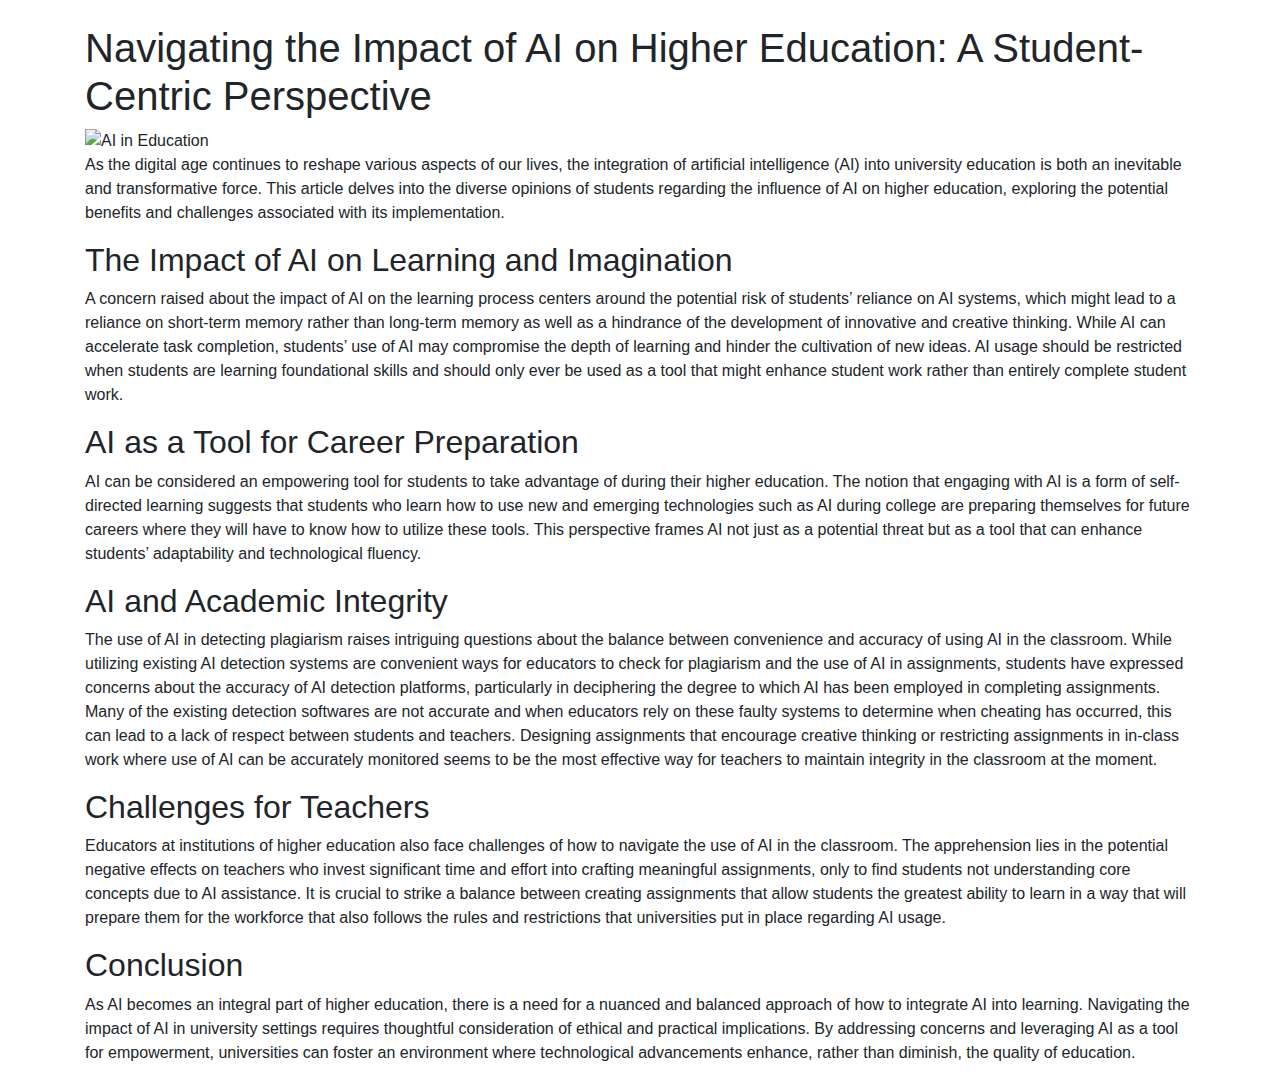
==== ai_in_education.html @ 785d9a45 "Add files via upload" ====
<!DOCTYPE html>
<html lang="en">
<head>
    <meta charset="UTF-8">
    <meta name="viewport" content="width=device-width, initial-scale=1.0">
    <title>AI in Education</title>
    <link href="https://stackpath.bootstrapcdn.com/bootstrap/4.3.1/css/bootstrap.min.css" rel="stylesheet">
    <!-- Link to your CSS file for styling (if you have one) -->
</head>
<body>
    <div class="container mt-4">
        <h1 class="article-title">Navigating the Impact of AI on Higher Education: A Student-Centric Perspective</h1>

        <!-- Placeholder for image -->
        <img src="path_to_your_image.jpg" alt="AI in Education" style="width:100%; height:auto;">

        <p>As the digital age continues to reshape various aspects of our lives, the integration of artificial intelligence (AI) into university education is both an inevitable and transformative force. This article delves into the diverse opinions of students regarding the influence of AI on higher education, exploring the potential benefits and challenges associated with its implementation.</p>

        <h2>The Impact of AI on Learning and Imagination</h2>
        <p>A concern raised about the impact of AI on the learning process centers around the potential risk of students’ reliance on AI systems, which might lead to a reliance on short-term memory rather than long-term memory as well as a hindrance of the development of innovative and creative thinking. While AI can accelerate task completion, students’ use of AI may compromise the depth of learning and hinder the cultivation of new ideas. AI usage should be restricted when students are learning foundational skills and should only ever be used as a tool that might enhance student work rather than entirely complete student work.</p>

        <h2>AI as a Tool for Career Preparation</h2>
        <p>AI can be considered an empowering tool for students to take advantage of during their higher education. The notion that engaging with AI is a form of self-directed learning suggests that students who learn how to use new and emerging technologies such as AI during college are preparing themselves for future careers where they will have to know how to utilize these tools. This perspective frames AI not just as a potential threat but as a tool that can enhance students’ adaptability and technological fluency.</p>

        <h2>AI and Academic Integrity</h2
        <!-- AI and Academic Integrity Section -->
        <p>The use of AI in detecting plagiarism raises intriguing questions about the balance between convenience and accuracy of using AI in the classroom. While utilizing existing AI detection systems are convenient ways for educators to check for plagiarism and the use of AI in assignments, students have expressed concerns about the accuracy of AI detection platforms, particularly in deciphering the degree to which AI has been employed in completing assignments. Many of the existing detection softwares are not accurate and when educators rely on these faulty systems to determine when cheating has occurred, this can lead to a lack of respect between students and teachers. Designing assignments that encourage creative thinking or restricting assignments in in-class work where use of AI can be accurately monitored seems to be the most effective way for teachers to maintain integrity in the classroom at the moment.</p>

        <!-- Challenges for Teachers Section -->
        <h2>Challenges for Teachers</h2>
        <p>Educators at institutions of higher education also face challenges of how to navigate the use of AI in the classroom. The apprehension lies in the potential negative effects on teachers who invest significant time and effort into crafting meaningful assignments, only to find students not understanding core concepts due to AI assistance. It is crucial to strike a balance between creating assignments that allow students the greatest ability to learn in a way that will prepare them for the workforce that also follows the rules and restrictions that universities put in place regarding AI usage.</p>

        <!-- Conclusion Section -->
        <h2>Conclusion</h2>
        <p>As AI becomes an integral part of higher education, there is a need for a nuanced and balanced approach of how to integrate AI into learning. Navigating the impact of AI in university settings requires thoughtful consideration of ethical and practical implications. By addressing concerns and leveraging AI as a tool for empowerment, universities can foster an environment where technological advancements enhance, rather than diminish, the quality of education.</p>
    </div>

    <script src="https://code.jquery.com/jquery-3.3.1.slim.min.js"></script>
    <script src="https://cdnjs.cloudflare.com/ajax/libs/popper.js/1.14.7/umd/popper.min.js"></script>
    <script src="https://stackpath.bootstrapcdn.com/bootstrap/4.3.1/js/bootstrap.min.js"></script>
</body>
</html>
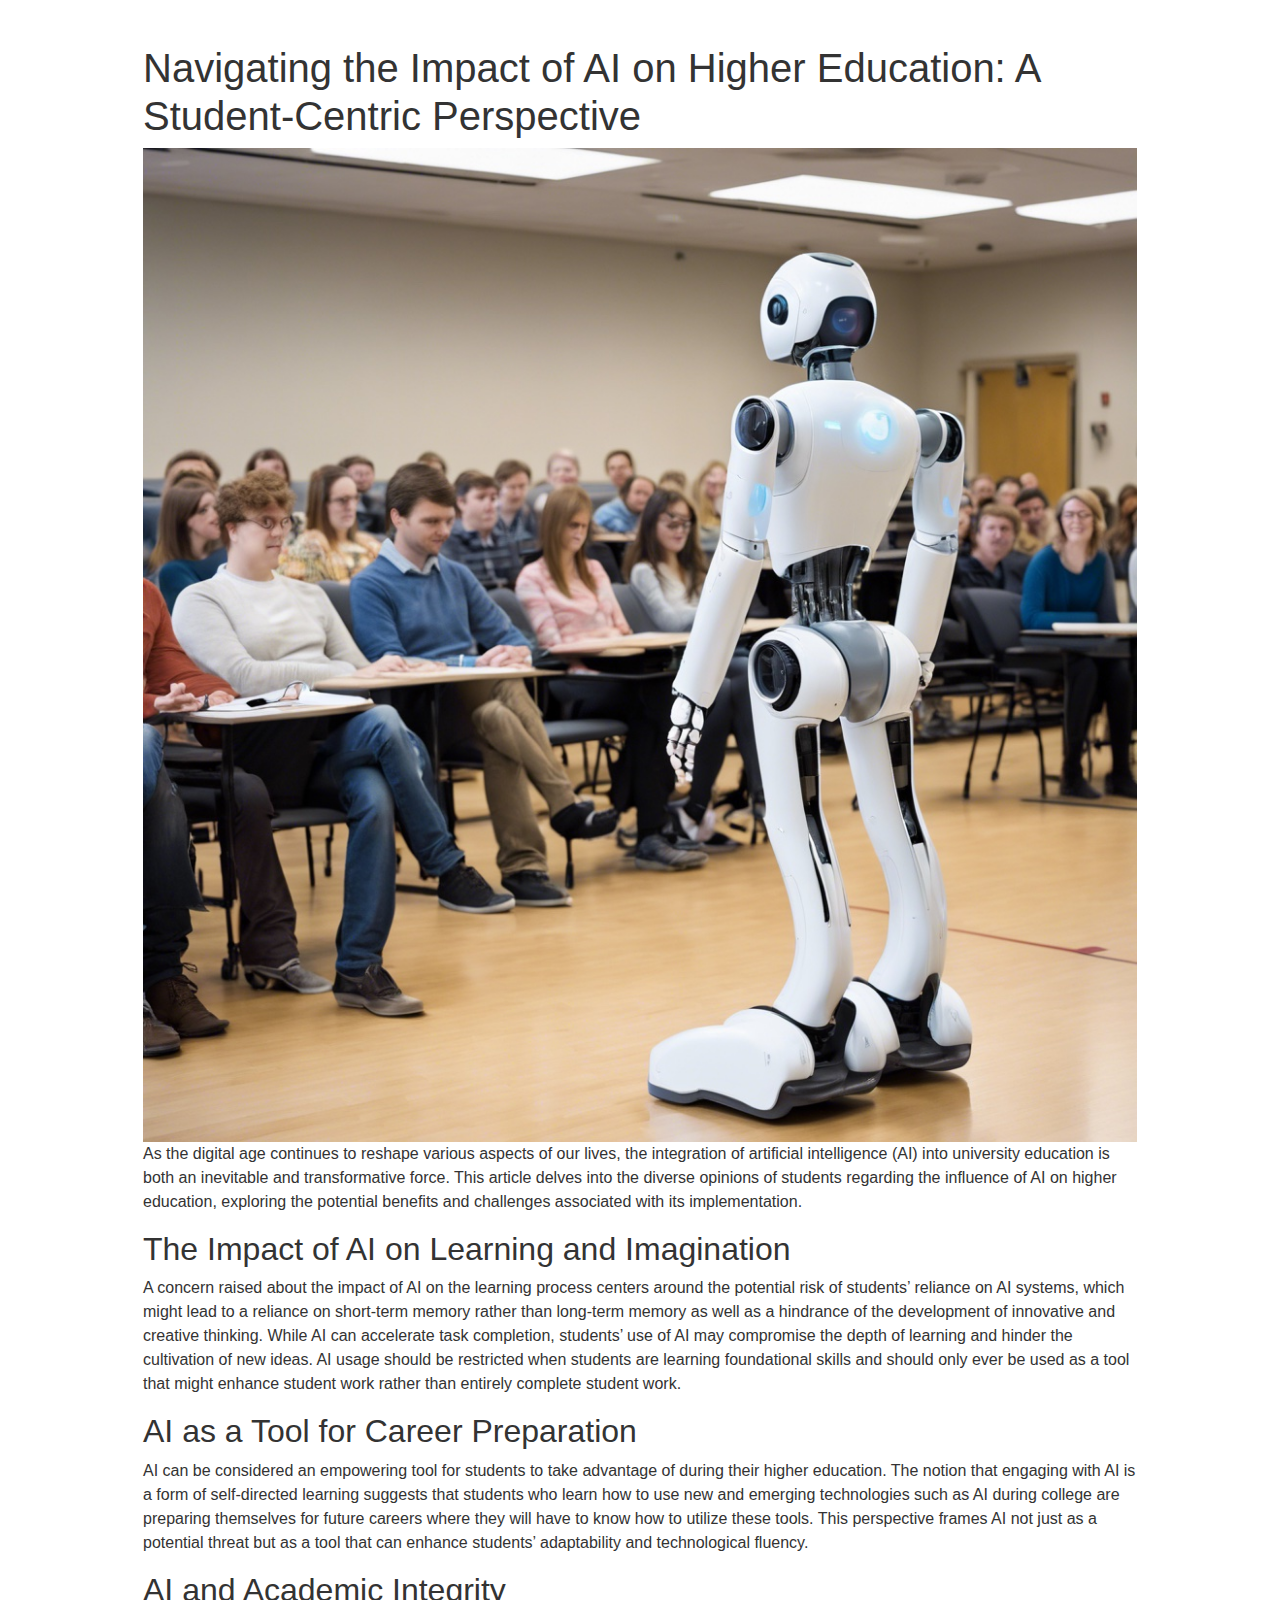
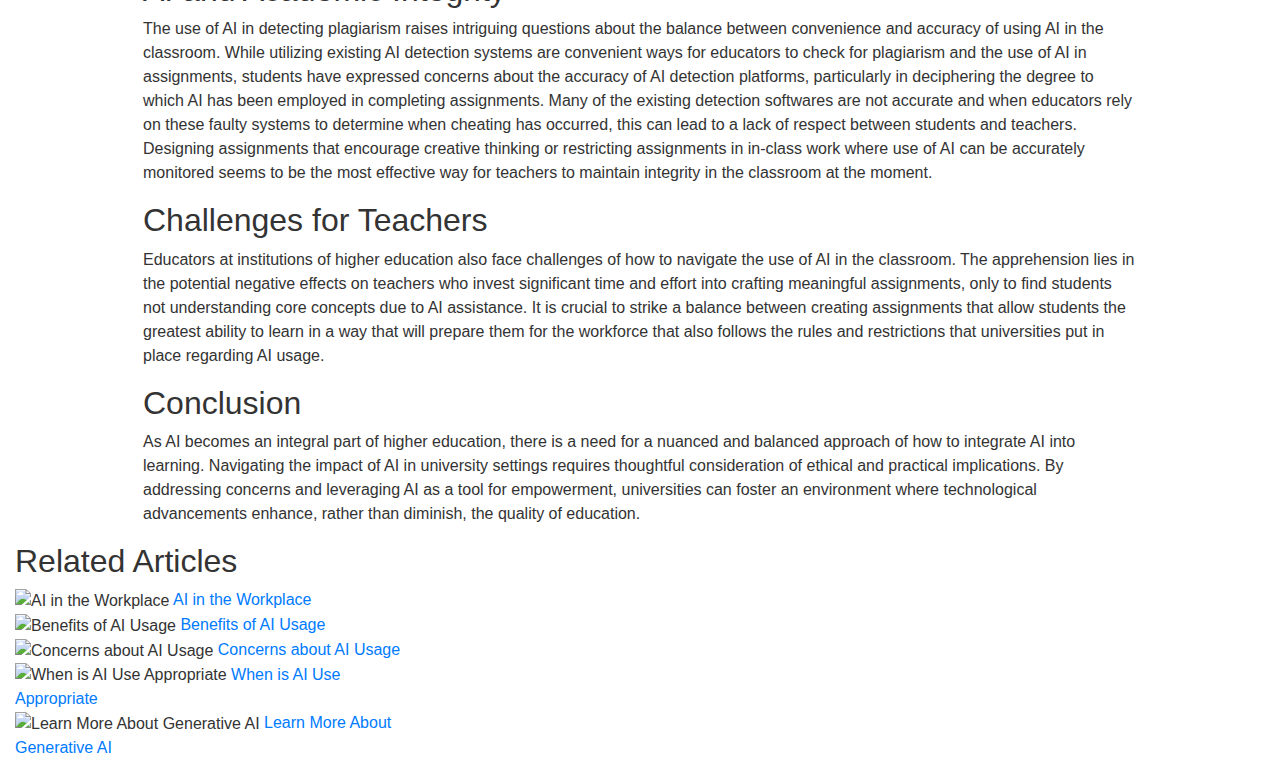
==== commit f70d8f5d: "Update ai_in_education.html" ====
--- a/ai_in_education.html
+++ b/ai_in_education.html
@@ -5,14 +5,14 @@
     <meta name="viewport" content="width=device-width, initial-scale=1.0">
     <title>AI in Education</title>
     <link href="https://stackpath.bootstrapcdn.com/bootstrap/4.3.1/css/bootstrap.min.css" rel="stylesheet">
-    <!-- Link to your CSS file for styling (if you have one) -->
+    <link href="styles.css" rel="stylesheet">
 </head>
 <body>
     <div class="container mt-4">
         <h1 class="article-title">Navigating the Impact of AI on Higher Education: A Student-Centric Perspective</h1>
 
         <!-- Placeholder for image -->
-        <img src="path_to_your_image.jpg" alt="AI in Education" style="width:100%; height:auto;">
+        <img src="ai_in_education.jpg" alt="AI in Education" style="width:100%; height:auto;">
 
         <p>As the digital age continues to reshape various aspects of our lives, the integration of artificial intelligence (AI) into university education is both an inevitable and transformative force. This article delves into the diverse opinions of students regarding the influence of AI on higher education, exploring the potential benefits and challenges associated with its implementation.</p>
 
@@ -34,6 +34,29 @@
         <h2>Conclusion</h2>
         <p>As AI becomes an integral part of higher education, there is a need for a nuanced and balanced approach of how to integrate AI into learning. Navigating the impact of AI in university settings requires thoughtful consideration of ethical and practical implications. By addressing concerns and leveraging AI as a tool for empowerment, universities can foster an environment where technological advancements enhance, rather than diminish, the quality of education.</p>
     </div>
+    <div class="col-md-4">
+                <h2>Related Articles</h2>
+                <div class="sidebar-item">
+                    <img src="path_to_image.jpg" alt="AI in the Workplace">
+                    <a href="ai_in_the_workplace.html">AI in the Workplace</a>
+                </div>
+                <div class="sidebar-item">
+                    <img src="path_to_image.jpg" alt="Benefits of AI Usage">
+                    <a href="benefits_of_ai.html">Benefits of AI Usage</a>
+                </div>
+                <div class="sidebar-item">
+                    <img src="path_to_image.jpg" alt="Concerns about AI Usage">
+                    <a href="concerns_about_ai.html">Concerns about AI Usage</a>
+                </div>
+                <div class="sidebar-item">
+                    <img src="path_to_image.jpg" alt="When is AI Use Appropriate">
+                    <a href="when_ai_is_appropriate.html">When is AI Use Appropriate</a>
+                </div>
+                <div class="sidebar-item">
+                    <img src="path_to_image.jpg" alt="Learn More About Generative AI">
+                    <a href="learn_more_about_generative_ai.html">Learn More About Generative AI</a>
+                </div>
+            </div>
 
     <script src="https://code.jquery.com/jquery-3.3.1.slim.min.js"></script>
     <script src="https://cdnjs.cloudflare.com/ajax/libs/popper.js/1.14.7/umd/popper.min.js"></script>
--- a/styles.css
+++ b/styles.css
@@ -0,0 +1,59 @@
+/* styles.css */
+
+body {
+    font-family: Arial, sans-serif;
+    margin: 0;
+    padding: 0;
+    background-image: url('landing_background.jpeg'); /* Path to your background image */
+    background-size: cover; /* Cover the entire viewport */
+    background-position: center; /* Center the image */
+    background-attachment: fixed; /* Fixed background */
+    color: #333;
+}
+
+.container {
+    width: 80%;
+    margin: auto;
+    padding-top: 20px;
+}
+
+.news-item {
+    display: flex;
+    align-items: center;
+    margin-bottom: 15px;
+}
+
+.news-item h2 {
+    margin-left: 10px;
+}
+
+.news-image {
+    width: 100px;
+    height: auto;
+}
+
+.news-item h2 a {
+    color: #00274C;
+    text-decoration: none;
+}
+
+.news-item h2 a:hover {
+    text-decoration: underline;
+}
+
+
+.footer {
+    text-align: center;
+    padding: 20px 0;
+    margin-top: 30px;
+    border-top: 1px solid #ddd;
+}
+
+.footer a {
+    color: #00274C;
+    text-decoration: none;
+}
+
+.footer a:hover {
+    text-decoration: underline;
+}
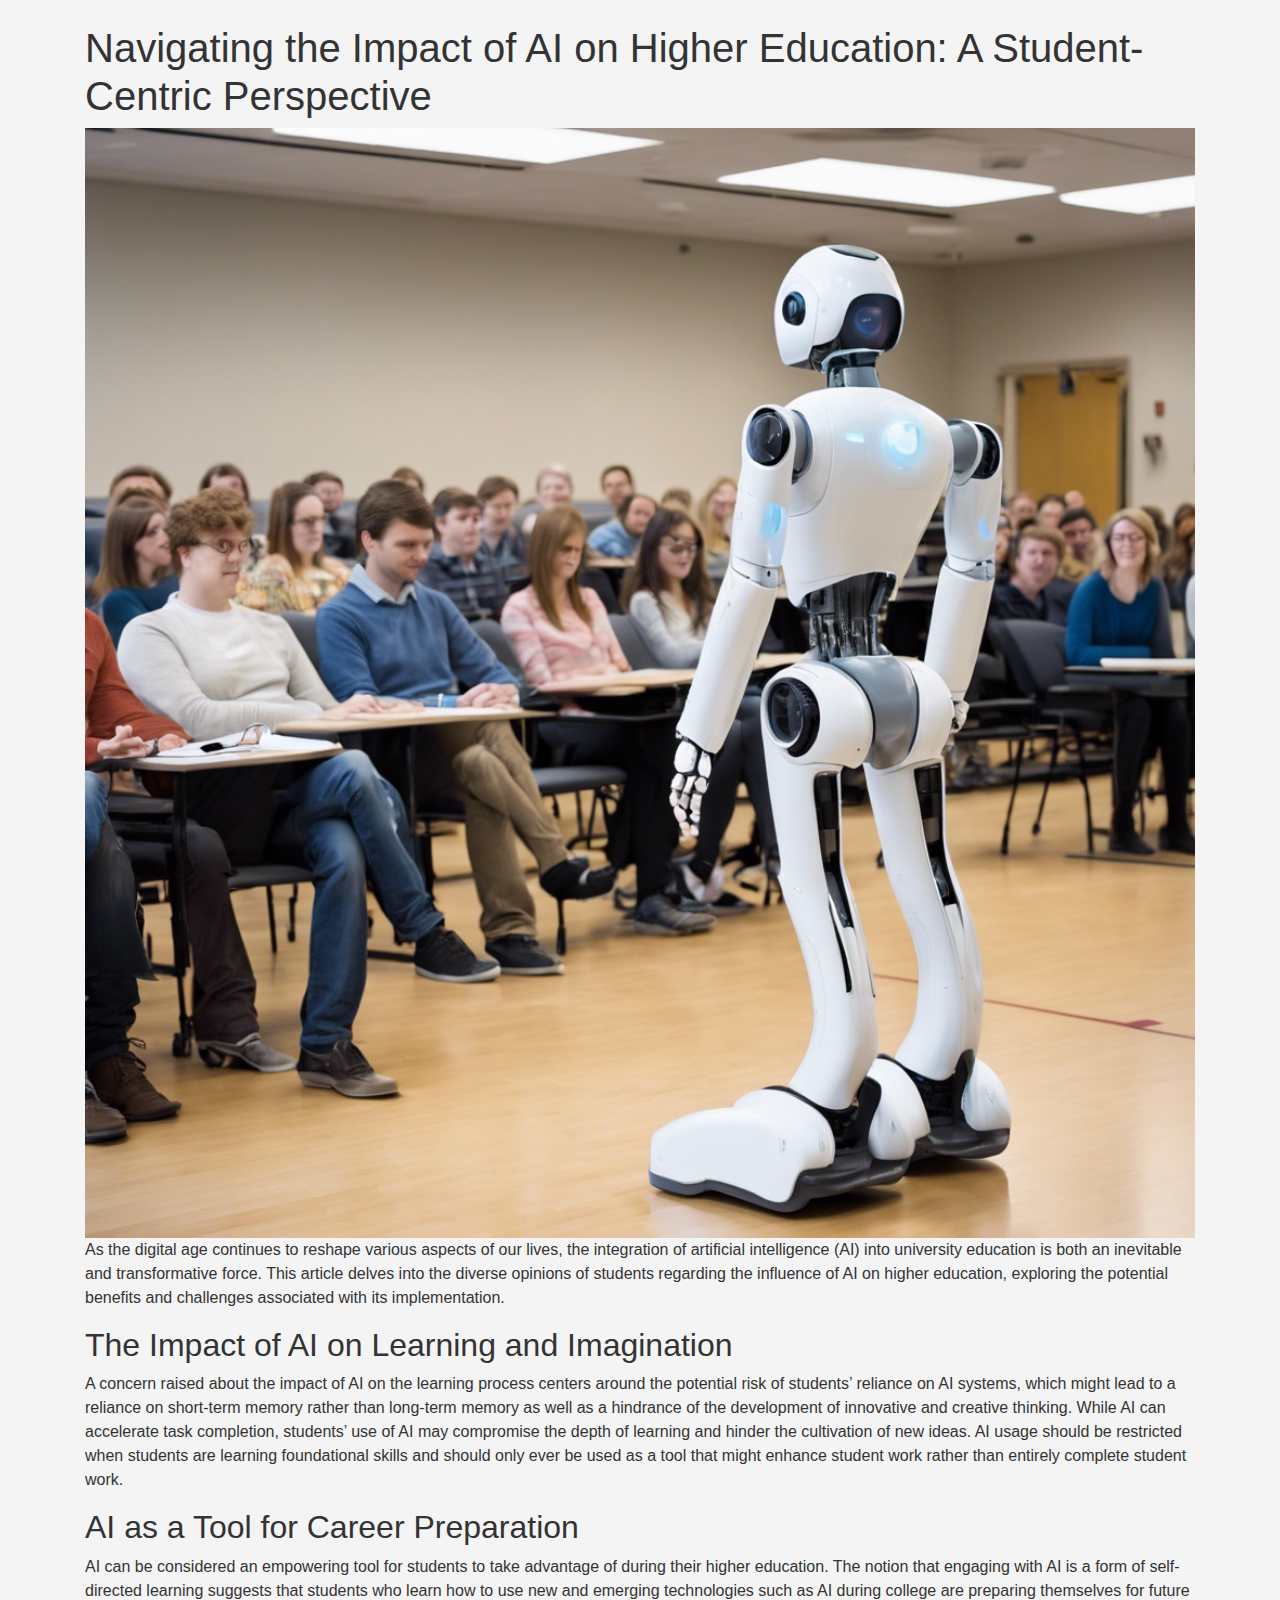
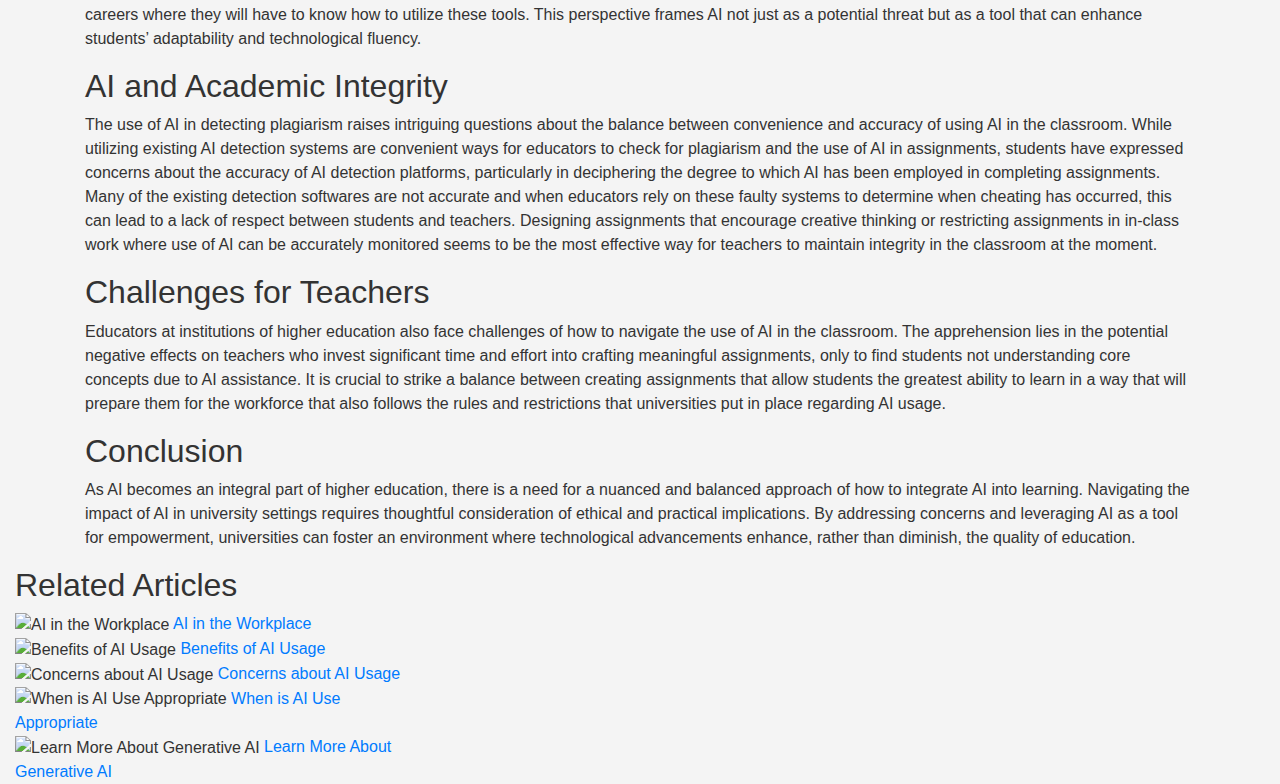
==== commit 4e63a031: "Update ai_in_education.html" ====
--- a/ai_in_education.html
+++ b/ai_in_education.html
@@ -5,7 +5,7 @@
     <meta name="viewport" content="width=device-width, initial-scale=1.0">
     <title>AI in Education</title>
     <link href="https://stackpath.bootstrapcdn.com/bootstrap/4.3.1/css/bootstrap.min.css" rel="stylesheet">
-    <link href="styles.css" rel="stylesheet">
+    <link href="concerns_about_ai.css" rel="stylesheet">
 </head>
 <body>
     <div class="container mt-4">
--- a/concerns_about_ai.css
+++ b/concerns_about_ai.css
@@ -0,0 +1,42 @@
+/* concerns_about_ai.css */
+
+body {
+    font-family: Arial, sans-serif;
+    margin: 0;
+    padding: 0;
+    background-color: #f4f4f4;
+    color: #333;
+}
+
+header {
+    background-color: #00274C; /* Michigan Blue */
+    color: #FFCB05; /* Michigan Maize */
+    padding: 10px;
+    text-align: center;
+}
+
+/* Style for the image under the header */
+#header-image {
+    width: 100%; /* Adjust the width as needed */
+    max-width: 800px; /* Maximum width */
+    height: auto; /* Maintain aspect ratio */
+    display: block;
+    margin: 20px auto; /* Center the image with automatic margins */
+}
+
+article {
+    margin: 20px;
+    padding: 20px;
+    background-color: white;
+    border-radius: 5px;
+}
+
+footer {
+    background-color: #00274C;
+    color: #FFCB05;
+    text-align: center;
+    padding: 10px;
+    position: fixed;
+    bottom: 0;
+    width: 100%;
+}
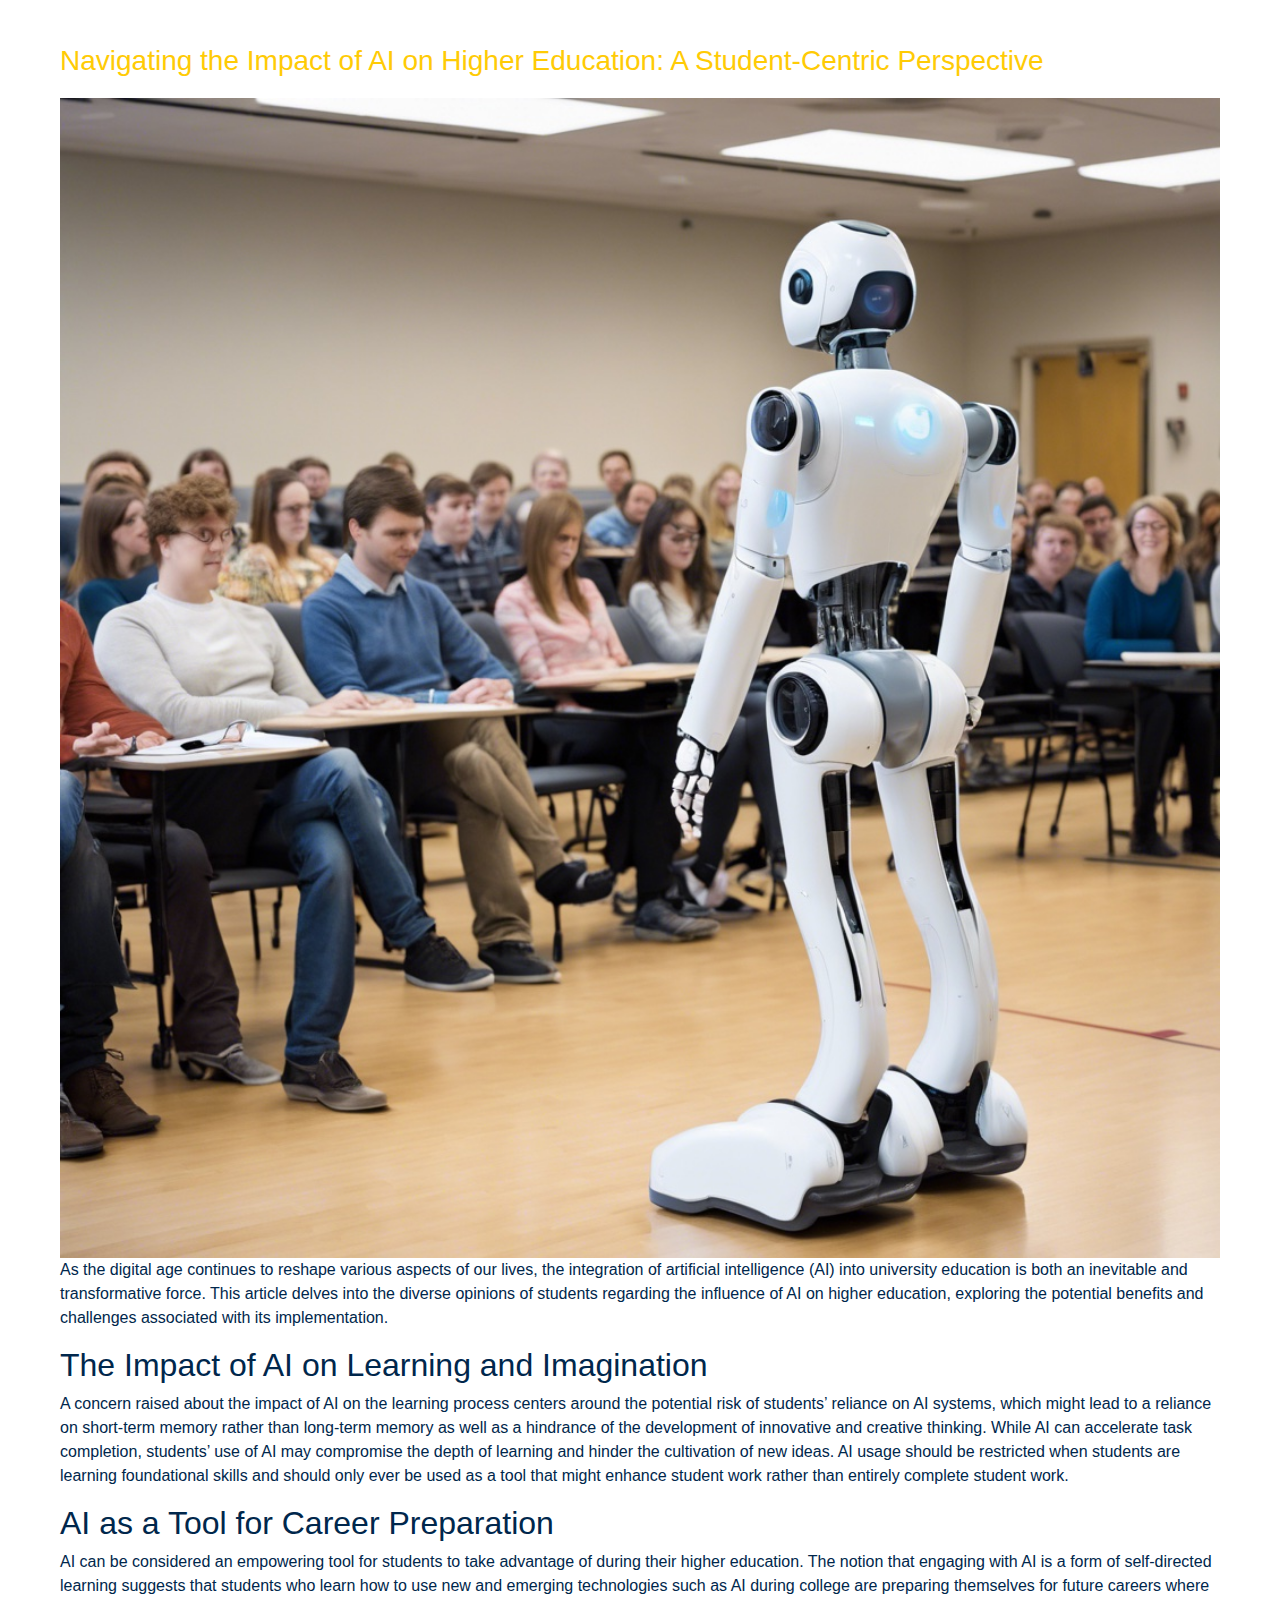
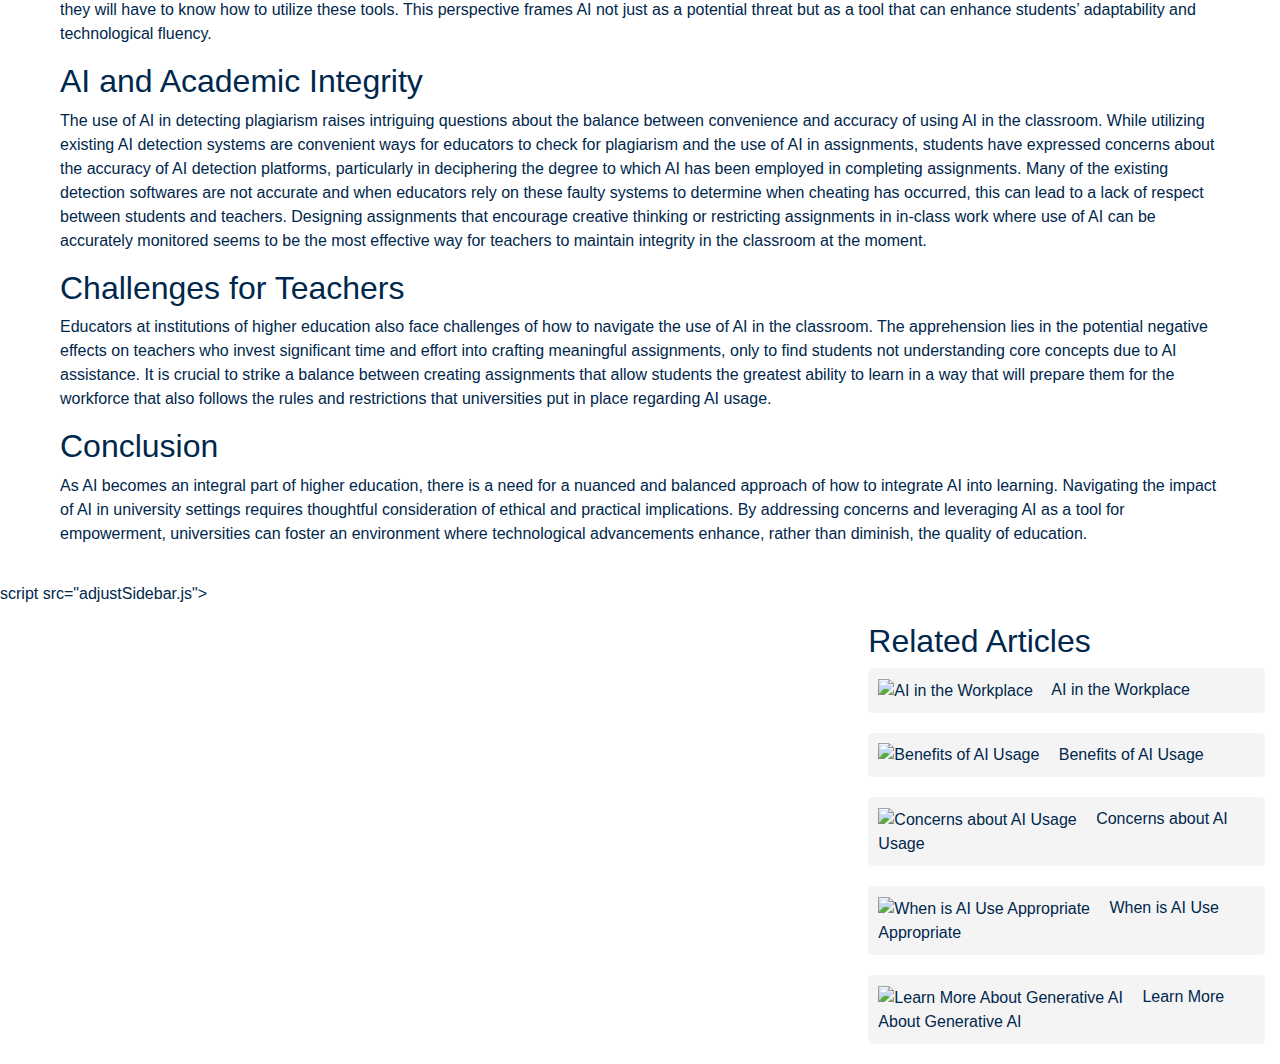
==== commit 99da6b18: "Update ai_in_education.html" ====
--- a/ai_in_education.html
+++ b/ai_in_education.html
@@ -5,7 +5,7 @@
     <meta name="viewport" content="width=device-width, initial-scale=1.0">
     <title>AI in Education</title>
     <link href="https://stackpath.bootstrapcdn.com/bootstrap/4.3.1/css/bootstrap.min.css" rel="stylesheet">
-    <link href="concerns_about_ai.css" rel="stylesheet">
+    <link href="ai_in_education.css" rel="stylesheet">
 </head>
 <body>
     <div class="container mt-4">
@@ -61,5 +61,6 @@
     <script src="https://code.jquery.com/jquery-3.3.1.slim.min.js"></script>
     <script src="https://cdnjs.cloudflare.com/ajax/libs/popper.js/1.14.7/umd/popper.min.js"></script>
     <script src="https://stackpath.bootstrapcdn.com/bootstrap/4.3.1/js/bootstrap.min.js"></script>
+    script src="adjustSidebar.js"></script>
 </body>
 </html>
--- a/ai_in_education.css
+++ b/ai_in_education.css
@@ -0,0 +1,67 @@
+/* concerns_about_ai.css */
+
+body {
+    font-family: 'Helvetica Neue', Helvetica, Arial, sans-serif; /* UMich often uses Helvetica */
+    color: #00274C; /* UMich Blue */
+    background-color: #FFF;
+    margin: 0;
+    padding: 0;
+}
+
+.container {
+    max-width: 1200px;
+    margin: auto;
+    padding: 20px;
+}
+
+.article-title {
+    color: #FFCB05; /* UMich Maize */
+    font-size: 28px;
+    margin-bottom: 20px;
+}
+
+/* Main Article Content */
+.col-md-8 {
+    float: left;
+}
+
+/* Sidebar Styles */
+.col-md-4 {
+    float: right;
+    margin-top: 40px;
+}
+
+.sidebar-item {
+    background-color: #f4f4f4; /* Light background for sidebar items */
+    padding: 10px;
+    margin-bottom: 20px;
+    border-radius: 5px;
+}
+
+.sidebar-item img {
+    width: 80px;
+    height: auto;
+    margin-right: 15px;
+}
+
+.sidebar-item a {
+    color: #00274C; /* UMich Blue */
+    text-decoration: none;
+}
+
+.sidebar-item a:hover {
+    color: #FFCB05; /* UMich Maize */
+    text-decoration: underline;
+}
+
+/* Responsive Layout */
+@media (max-width: 768px) {
+    .col-md-8, .col-md-4 {
+        float: none;
+        width: 100%;
+    }
+    .sidebar-item img {
+        width: 60px;
+    }
+}
+
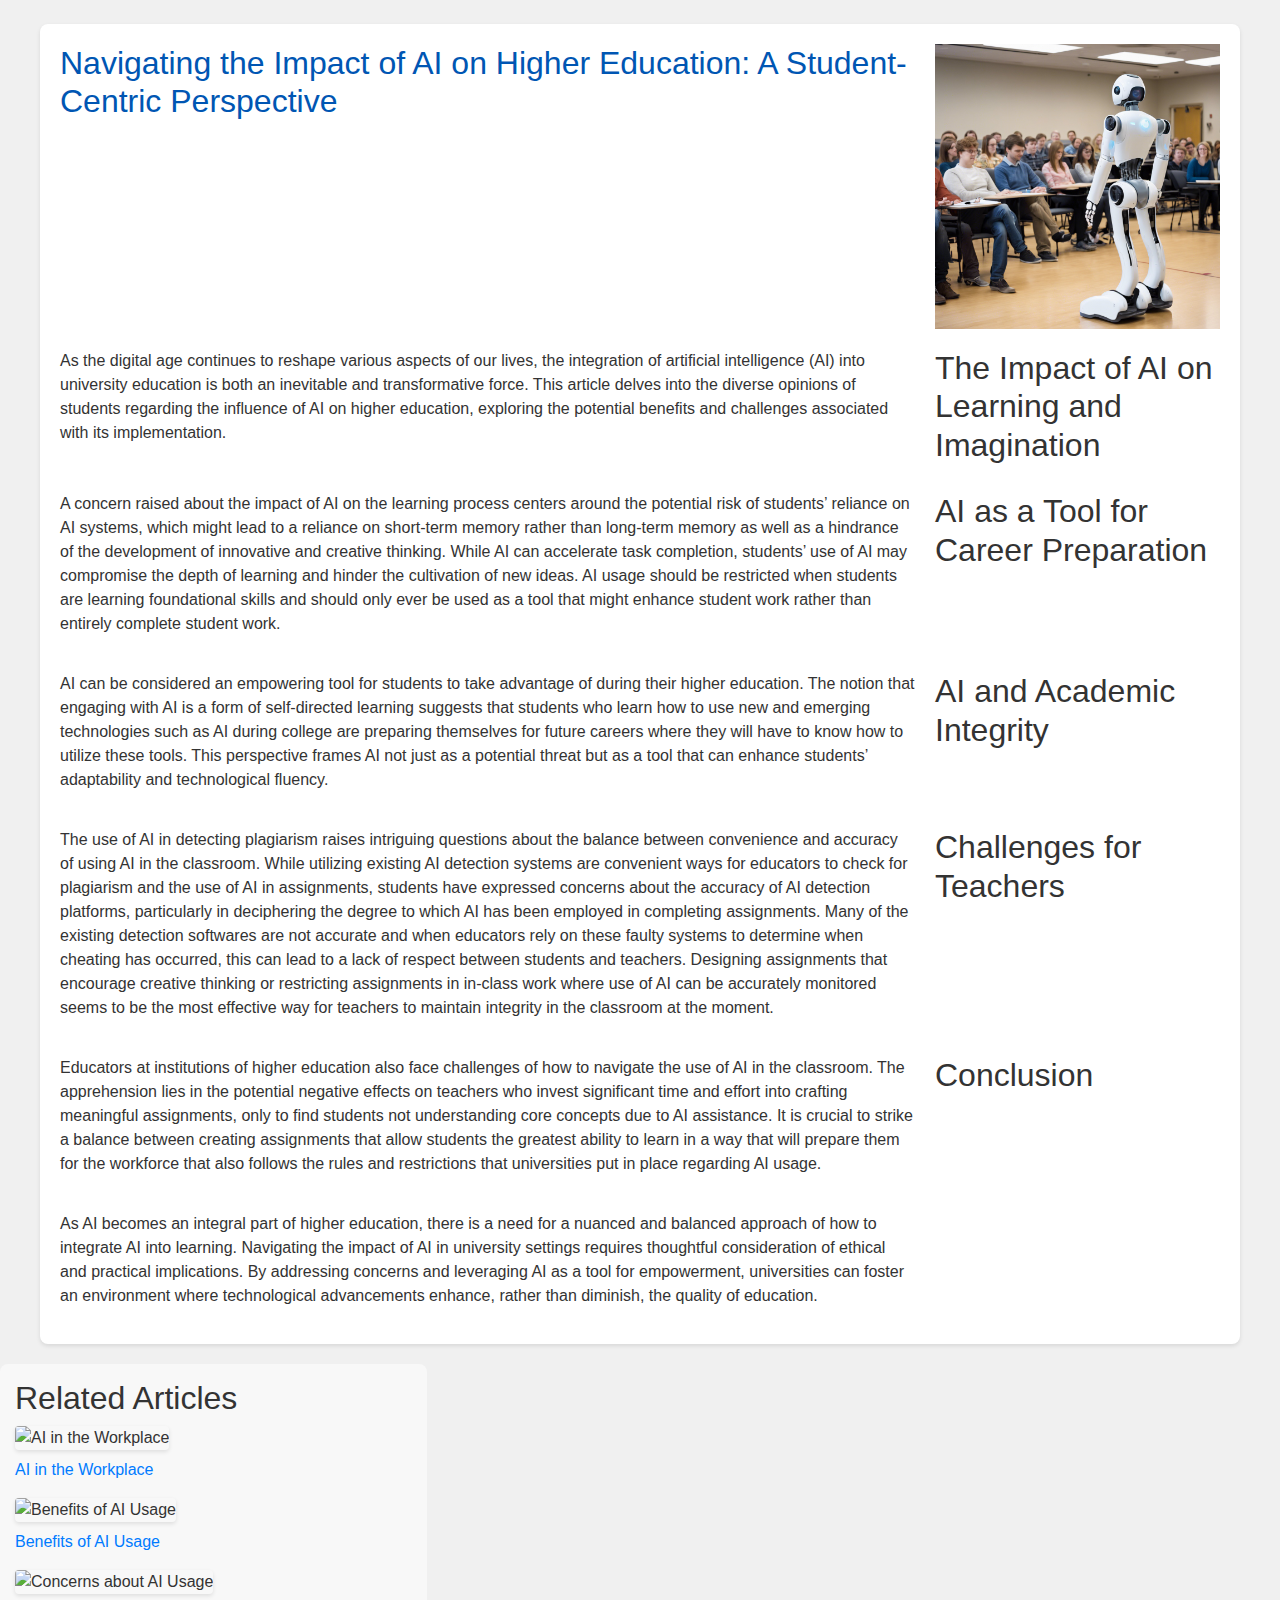
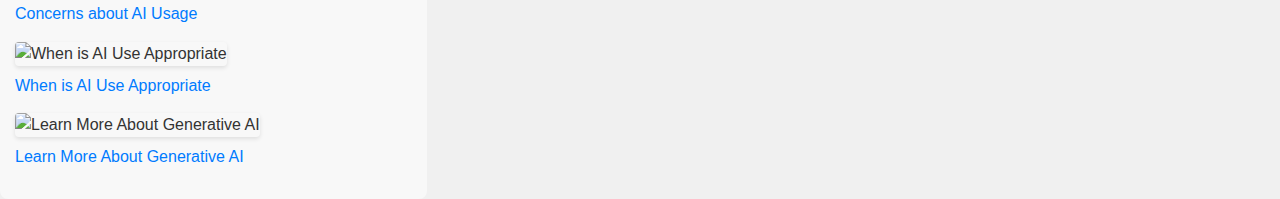
==== commit 90702651: "Update ai_in_education.html" ====
--- a/ai_in_education.html
+++ b/ai_in_education.html
@@ -37,15 +37,15 @@
     <div class="col-md-4">
                 <h2>Related Articles</h2>
                 <div class="sidebar-item">
-                    <img src="path_to_image.jpg" alt="AI in the Workplace">
-                    <a href="ai_in_the_workplace.html">AI in the Workplace</a>
+                    <img src="ai_in_the_workplace.jpg" alt="AI in the Workplace">
+                    <a href="ai_in_the_workforce.html">AI in the Workplace</a>
                 </div>
                 <div class="sidebar-item">
                     <img src="path_to_image.jpg" alt="Benefits of AI Usage">
                     <a href="benefits_of_ai.html">Benefits of AI Usage</a>
                 </div>
                 <div class="sidebar-item">
-                    <img src="path_to_image.jpg" alt="Concerns about AI Usage">
+                    <img src="Concerin_ai.jpg" alt="Concerns about AI Usage">
                     <a href="concerns_about_ai.html">Concerns about AI Usage</a>
                 </div>
                 <div class="sidebar-item">
@@ -61,6 +61,6 @@
     <script src="https://code.jquery.com/jquery-3.3.1.slim.min.js"></script>
     <script src="https://cdnjs.cloudflare.com/ajax/libs/popper.js/1.14.7/umd/popper.min.js"></script>
     <script src="https://stackpath.bootstrapcdn.com/bootstrap/4.3.1/js/bootstrap.min.js"></script>
-    script src="adjustSidebar.js"></script>
+    <script src="adjustSidebar.js"></script>
 </body>
 </html>
--- a/ai_in_education.css
+++ b/ai_in_education.css
@@ -1,67 +1,73 @@
 /* concerns_about_ai.css */
 
 body {
-    font-family: 'Helvetica Neue', Helvetica, Arial, sans-serif; /* UMich often uses Helvetica */
-    color: #00274C; /* UMich Blue */
-    background-color: #FFF;
+    font-family: 'Segoe UI', Tahoma, Geneva, Verdana, sans-serif;
+    background-color: #f0f0f0;
+    color: #333333;
     margin: 0;
     padding: 0;
 }
 
 .container {
     max-width: 1200px;
-    margin: auto;
+    margin: 20px auto;
+    display: grid;
+    grid-template-columns: 3fr 1fr; /* Main content and sidebar */
+    grid-gap: 20px;
+    background-color: #ffffff;
     padding: 20px;
+    box-shadow: 0 2px 4px rgba(0, 0, 0, 0.1);
+    border-radius: 8px;
 }
 
 .article-title {
-    color: #FFCB05; /* UMich Maize */
-    font-size: 28px;
+    font-size: 32px;
+    color: #0056b3; /* A deep blue for titles */
     margin-bottom: 20px;
 }
 
-/* Main Article Content */
+/* Main Article Content Styling */
 .col-md-8 {
-    float: left;
+    background-color: #ffffff; /* White background for the article */
 }
 
-/* Sidebar Styles */
+/* Sidebar Styling */
 .col-md-4 {
-    float: right;
-    margin-top: 40px;
+    background-color: #f8f8f8; /* Slightly off-white for the sidebar */
+    padding: 15px;
+    border-radius: 8px;
 }
 
 .sidebar-item {
-    background-color: #f4f4f4; /* Light background for sidebar items */
-    padding: 10px;
-    margin-bottom: 20px;
-    border-radius: 5px;
+    margin-bottom: 15px;
 }
 
 .sidebar-item img {
-    width: 80px;
+    width: 100%;
     height: auto;
-    margin-right: 15px;
+    border-radius: 4px;
+    box-shadow: 0 2px 4px rgba(0, 0, 0, 0.1);
 }
 
 .sidebar-item a {
-    color: #00274C; /* UMich Blue */
+    color: #007bff; /* Bright blue for sidebar links */
     text-decoration: none;
+    display: block;
+    margin-top: 8px;
 }
 
 .sidebar-item a:hover {
-    color: #FFCB05; /* UMich Maize */
     text-decoration: underline;
 }
 
 /* Responsive Layout */
-@media (max-width: 768px) {
-    .col-md-8, .col-md-4 {
-        float: none;
-        width: 100%;
+@media (max-width: 992px) {
+    .container {
+        grid-template-columns: 1fr;
     }
-    .sidebar-item img {
-        width: 60px;
+
+    .col-md-4 {
+        margin-top: 20px;
     }
 }
 
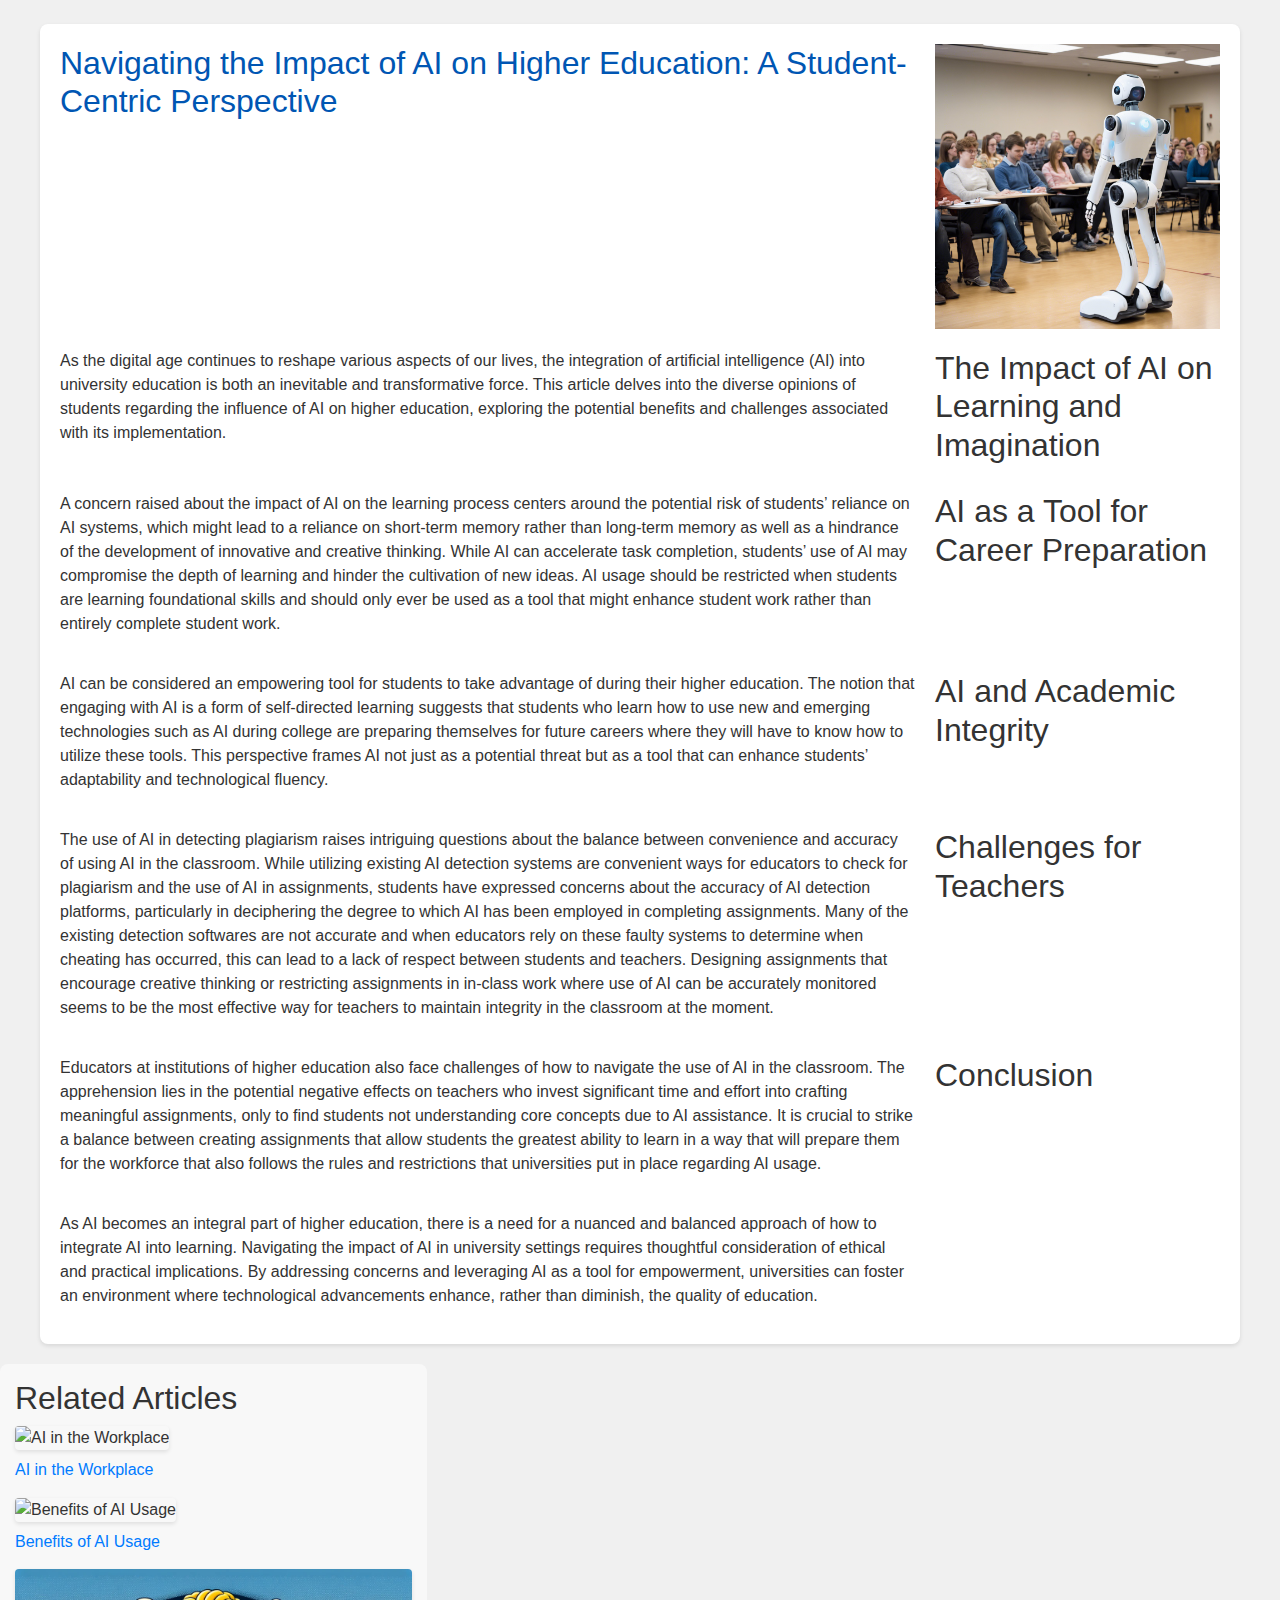
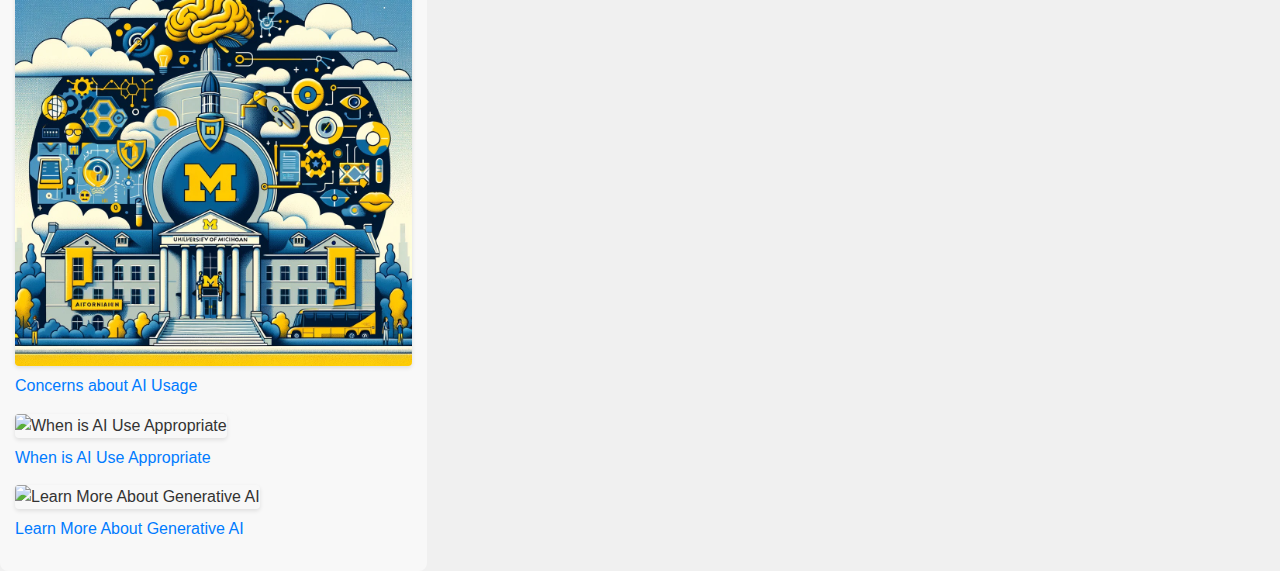
==== commit 9878ce41: "Update ai_in_education.html" ====
--- a/ai_in_education.html
+++ b/ai_in_education.html
@@ -45,7 +45,7 @@
                     <a href="benefits_of_ai.html">Benefits of AI Usage</a>
                 </div>
                 <div class="sidebar-item">
-                    <img src="Concerin_ai.jpg" alt="Concerns about AI Usage">
+                    <img src="Concerns_ai.jpg" alt="Concerns about AI Usage">
                     <a href="concerns_about_ai.html">Concerns about AI Usage</a>
                 </div>
                 <div class="sidebar-item">
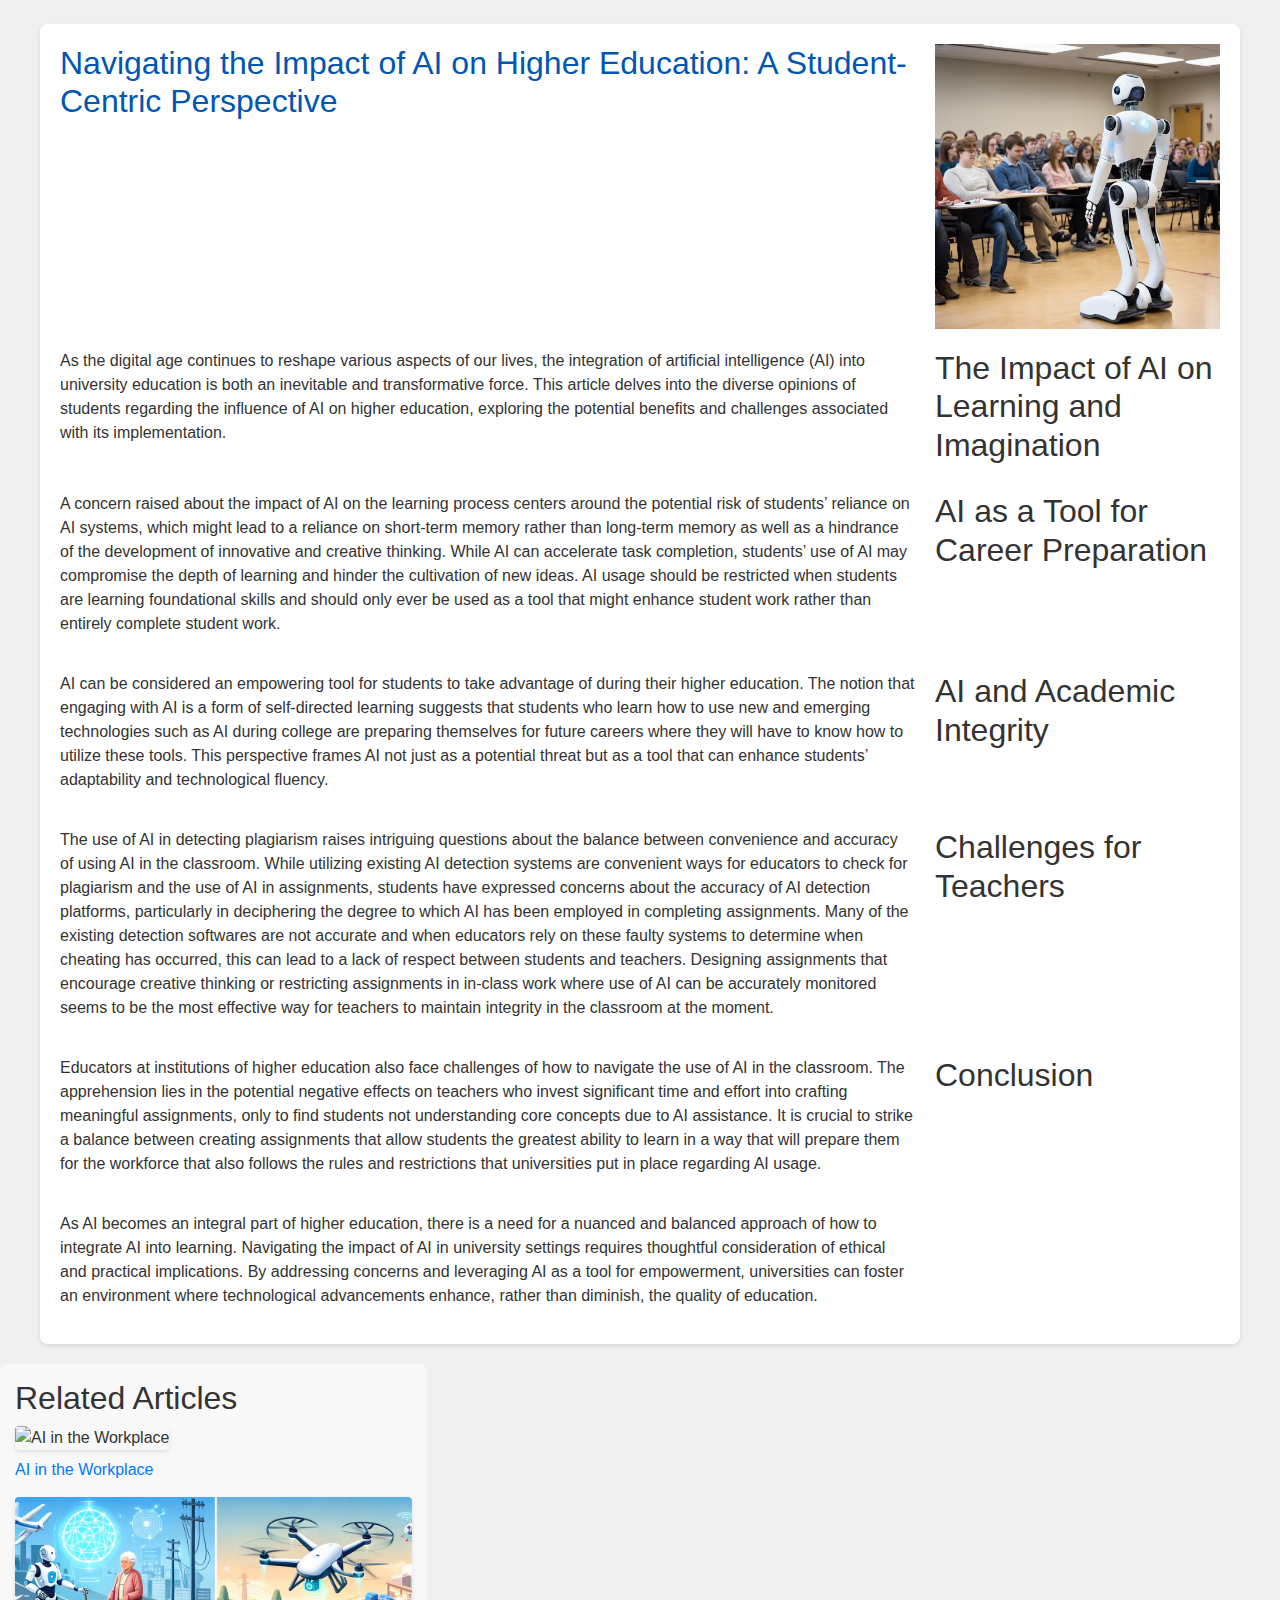
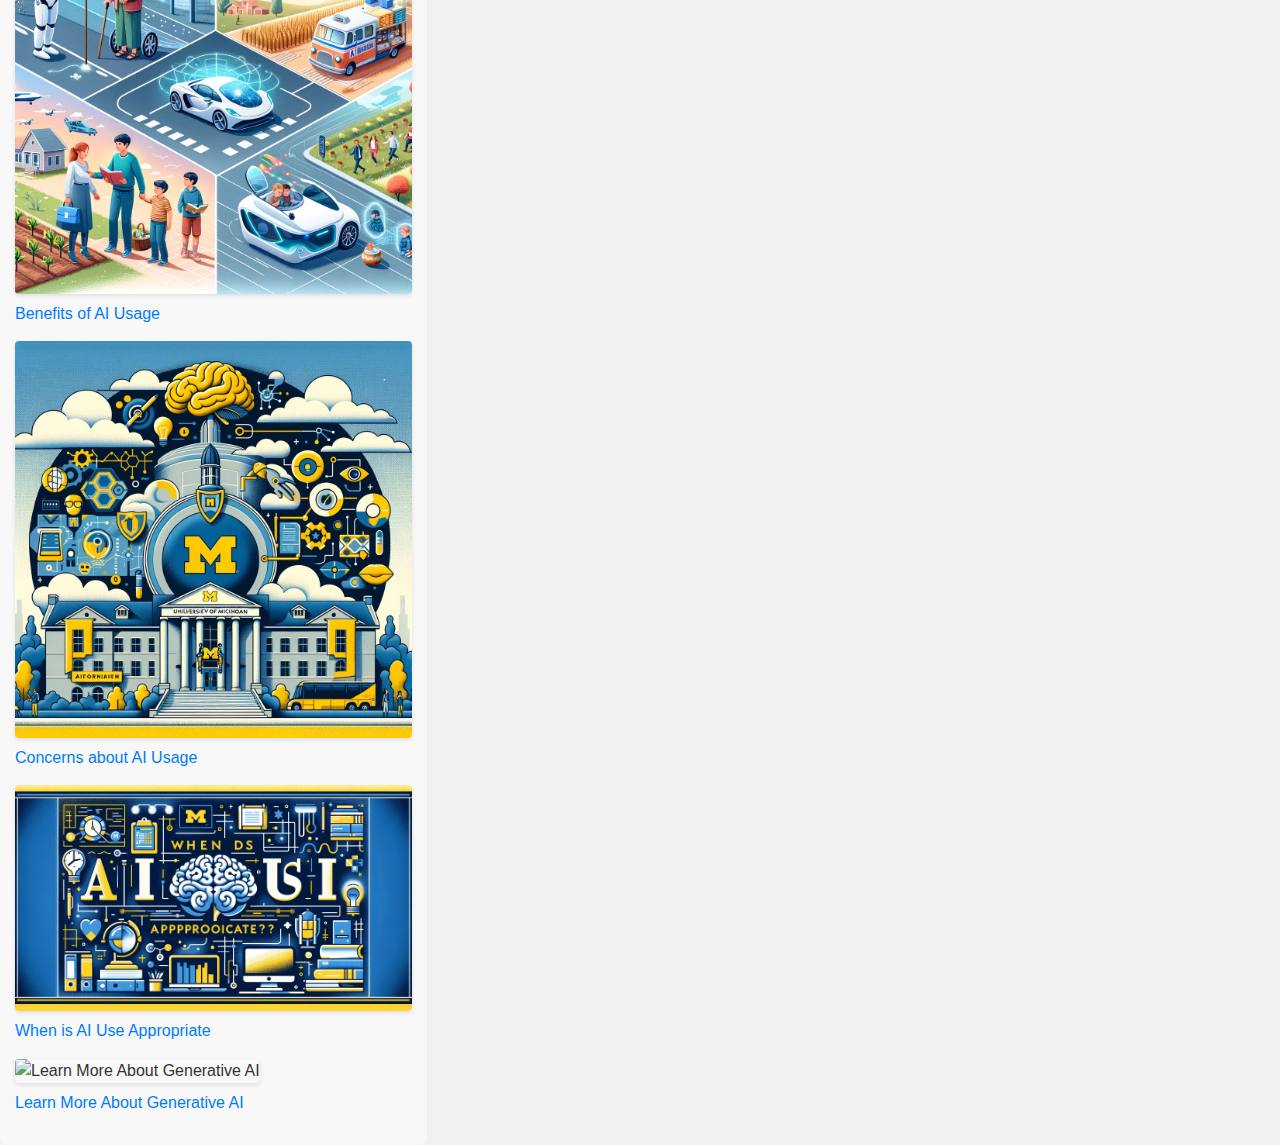
==== commit acd1e1fc: "Update ai_in_education.html" ====
--- a/ai_in_education.html
+++ b/ai_in_education.html
@@ -41,7 +41,7 @@
                     <a href="ai_in_the_workforce.html">AI in the Workplace</a>
                 </div>
                 <div class="sidebar-item">
-                    <img src="path_to_image.jpg" alt="Benefits of AI Usage">
+                    <img src="benefits_of_ai.jpg" alt="Benefits of AI Usage">
                     <a href="benefits_of_ai.html">Benefits of AI Usage</a>
                 </div>
                 <div class="sidebar-item">
@@ -49,12 +49,12 @@
                     <a href="concerns_about_ai.html">Concerns about AI Usage</a>
                 </div>
                 <div class="sidebar-item">
-                    <img src="path_to_image.jpg" alt="When is AI Use Appropriate">
+                    <img src="when_ai_is_appropriate.jpg" alt="When is AI Use Appropriate">
                     <a href="when_ai_is_appropriate.html">When is AI Use Appropriate</a>
                 </div>
                 <div class="sidebar-item">
-                    <img src="path_to_image.jpg" alt="Learn More About Generative AI">
-                    <a href="learn_more_about_generative_ai.html">Learn More About Generative AI</a>
+                    <img src="learn_more_about_ai.jpg" alt="Learn More About Generative AI">
+                    <a href="learn_more_about_ai.html">Learn More About Generative AI</a>
                 </div>
             </div>
 
